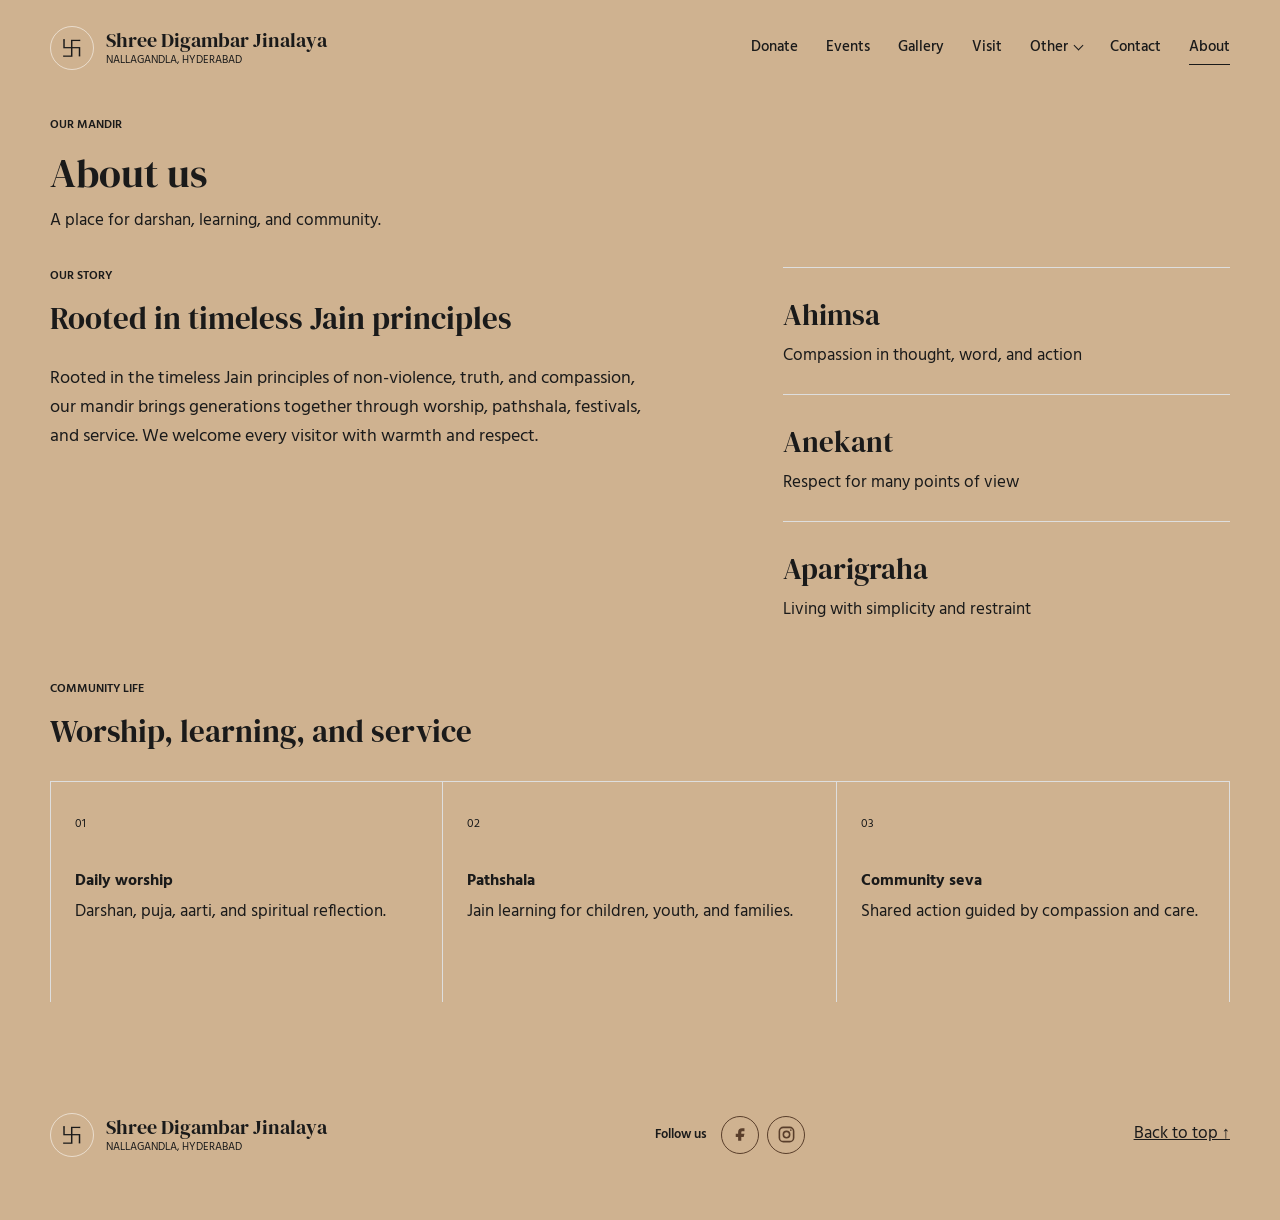
==== about.html @ 064d0849 "v0.1" ====
<!doctype html>
<html lang="en">
<head>
	<meta charset="UTF-8" />
	<meta name="viewport" content="width=device-width, initial-scale=1.0" />
	<meta name="description" content="Learn about our Jain temple and values." />
	<link rel="icon" href="data:image/svg+xml,<svg xmlns='http://www.w3.org/2000/svg' viewBox='0 0 64 64'><text y='50' font-size='48'>ॐ</text></svg>" />
	<title>About | Shree Digambar Jinalaya, Nallagandla, Hyderabad</title>
	<link rel="preconnect" href="https://fonts.googleapis.com" />
	<link rel="preconnect" href="https://fonts.gstatic.com" crossorigin />
	<link href="https://fonts.googleapis.com/css2?family=DM+Serif+Display&family=Hind:wght@400;500;600&display=swap" rel="stylesheet" />
	<link rel="stylesheet" href="styles.css" />
	<script>
		(() => {
			const param = new URLSearchParams(window.location.search).get("scoutTheme");
			document.documentElement.dataset.theme = param || (matchMedia("(prefers-color-scheme: dark)").matches ? "dark" : "light");
		})();
	</script>
</head>
<body class="inner-page">
	<a class="skip-link" href="#main-content">Skip to content</a>

	<header class="site-header" id="top">
		<div class="header-inner">
			<a class="brand" href="index.html">
				<span class="brand-mark">ॐ</span>
				<span>
					<strong data-temple-name></strong>
					<small>Nallagandla, Hyderabad</small>
				</span>
			</a>
			<button class="menu-button" aria-expanded="false" aria-controls="primary-nav">
				<span class="menu-icon"></span>
				<span class="sr-only">Open navigation</span>
			</button>
			<nav id="primary-nav">
				<a href="events.html">Events</a>
				<a class="active" href="about.html">About</a>
				<a href="gallery.html">Gallery</a>
				<a href="visit.html">Visit</a>
				<a href="contact.html">Contact</a>
				<a class="nav-donate" href="donate.html">Donate</a>
			</nav>
		</div>
	</header>

	<main id="main-content">
		<header class="page-masthead">
			<div>
				<p class="eyebrow">Our mandir</p>
				<h1>About us</h1>
				<p>A place for darshan, learning, and community.</p>
			</div>
		</header>

		<section class="about-band">
			<div class="about-inner">
				<div class="about-copy reveal">
					<p class="eyebrow">Our story</p>
					<h2>Rooted in timeless Jain principles</h2>
					<p id="about-text"></p>
				</div>
				<dl class="values-list reveal">
					<div>
						<dt>Ahimsa</dt>
						<dd>Compassion in thought, word, and action</dd>
					</div>
					<div>
						<dt>Anekant</dt>
						<dd>Respect for many points of view</dd>
					</div>
					<div>
						<dt>Aparigraha</dt>
						<dd>Living with simplicity and restraint</dd>
					</div>
				</dl>
			</div>
		</section>

		<section class="section">
			<div class="section-heading reveal">
				<div>
					<p class="eyebrow">Community life</p>
					<h2>Worship, learning, and service</h2>
				</div>
			</div>
			<div class="link-grid reveal">
				<div>
					<span>01</span>
					<h3>Daily worship</h3>
					<p>Darshan, puja, aarti, and spiritual reflection.</p>
				</div>
				<div>
					<span>02</span>
					<h3>Pathshala</h3>
					<p>Jain learning for children, youth, and families.</p>
				</div>
				<div>
					<span>03</span>
					<h3>Community seva</h3>
					<p>Shared action guided by compassion and care.</p>
				</div>
			</div>
		</section>
	</main>
	<script src="content.js"></script>
	<script src="shared-layout.js"></script>
	<script src="image-data.js"></script>
	<script src="app.js"></script>
</body>
</html>
---- styles.css ----
:root {
  color-scheme: light;
  --cp-bg: #CFB290;
  --cp-bg-elevated: #CFB290;
  --cp-surface: #CFB290;
  --cp-surface-soft: #CFB290;
  --cp-border: #dedede;
  --cp-border-strong: #919191;
  --cp-text: #1a1a1a;
  --cp-text-muted: #1a1a1a;
  --cp-text-soft: #1a1a1a;
  --cp-accent: #1a1a1a;
  --cp-accent-hover: #1a1a1a;
  --cp-accent-soft: rgba(177, 31, 75, 0.08);
  --cp-accent-fg: #1a1a1a;
  --cp-success: #16a34a;
  --cp-danger: #dc2626;
  --cp-warning: #f59e0b;
  --cp-link: #1a1a1a;
  --cp-shadow: 0 18px 48px rgba(0, 0, 0, 0.12);
  --cp-overlay: rgba(255, 255, 255, 0.8);
  --cp-panel: #CFB290;
  --cp-panel-strong: #CFB290;
  --cp-sheen: rgba(255, 255, 255, 0.55);
  --cp-highlight: rgba(177, 31, 75, 0.12);
}

html[data-theme="dark"] {
  color-scheme: light;
  --cp-bg: #CFB290;
  --cp-bg-elevated: #CFB290;
  --cp-surface: #CFB290;
  --cp-surface-soft: #CFB290;
  --cp-border: #765f49;
  --cp-border-strong: #593e2b;
  --cp-text: #1a1a1a;
  --cp-text-muted: #1a1a1a;
  --cp-text-soft: #1a1a1a;
  --cp-accent: #1a1a1a;
  --cp-accent-hover: #1a1a1a;
  --cp-accent-soft: rgba(177, 31, 75, 0.08);
  --cp-accent-fg: #1a1a1a;
  --cp-success: #4ade80;
  --cp-danger: #dc2626;
  --cp-warning: #8a5200;
  --cp-link: #1a1a1a;
  --cp-shadow: 0 18px 48px rgba(0, 0, 0, 0.18);
  --cp-overlay: rgba(207, 178, 144, 0.88);
  --cp-panel: #CFB290;
  --cp-panel-strong: #CFB290;
  --cp-sheen: rgba(255, 255, 255, 0.45);
  --cp-highlight: rgba(177, 31, 75, 0.12);
}

* { box-sizing: border-box; }
html { scroll-behavior: smooth; }
body { margin: 0; background: var(--cp-bg); color: var(--cp-text); font-family: "Hind", "Segoe UI", Aptos, Calibri, -apple-system, BlinkMacSystemFont, sans-serif; font-size: 1.05rem; line-height: 1.6; }
body::before { content: ""; position: fixed; inset: 0; z-index: -1; background-image: radial-gradient(var(--cp-border) 0.7px, transparent 0.7px); background-size: 20px 20px; opacity: 0.35; }
h1, h2, h3, h4, p { margin-top: 0; }
h1, h2 { font-family: "DM Serif Display", Georgia, serif; font-weight: 400; line-height: 1.05; letter-spacing: 0; }
h2 { max-width: 700px; margin-bottom: 0; font-size: clamp(1.1515rem, 2.45vw, 2.156rem); }
h3, h4 { line-height: 1.2; }
h3 { font-size: 0.819em; }
h4 { font-size: 0.7em; }
a { color: inherit; }
button { color: inherit; font: inherit; }
img { display: block; max-width: 100%; }
.sr-only { position: absolute; width: 1px; height: 1px; padding: 0; margin: -1px; overflow: hidden; clip: rect(0, 0, 0, 0); white-space: nowrap; border: 0; }
.skip-link { position: fixed; top: 8px; left: 8px; z-index: 100; padding: 8px 12px; background: var(--cp-surface); color: var(--cp-text); transform: translateY(-150%); }
.skip-link:focus { transform: translateY(0); }

.site-header { position: relative; z-index: 10; width: 100%; background: var(--cp-bg); color: var(--cp-accent-fg); }
.header-inner { width: min(1180px, calc(100% - 40px)); height: 96px; margin: auto; display: flex; align-items: center; justify-content: space-between; }
.brand { display: inline-flex; align-items: center; gap: 12px; text-decoration: none; line-height: 1.1; }
.brand-mark { display: grid; place-items: center; width: 44px; aspect-ratio: 1; border: 1px solid var(--cp-sheen); border-radius: 50%; font-family: Georgia, serif; font-size: 1.25rem; }
.brand strong, .brand small { display: block; }
.brand strong { font-family: "DM Serif Display", Georgia, serif; font-size: 1.25rem; font-weight: 400; }
.brand small { margin-top: 4px; font-size: 0.68rem; letter-spacing: 0; text-transform: uppercase; }
nav { display: flex; align-items: center; gap: 28px; }
nav a { position: relative; text-decoration: none; font-size: 0.92rem; font-weight: 500; }
nav a::after { content: ""; position: absolute; right: 0; bottom: -5px; left: 0; height: 1px; background: var(--cp-accent-fg); transform: scaleX(0); transition: transform 180ms ease; }
nav a:hover::after { transform: scaleX(1); }
nav a.active::after { transform: scaleX(1); }
#primary-nav .nav-submenu { position: relative; }
#primary-nav .nav-submenu summary { display: flex; align-items: center; gap: 7px; font-size: 0.92rem; font-weight: 500; cursor: pointer; list-style: none; }
#primary-nav .nav-submenu summary::-webkit-details-marker { display: none; }
#primary-nav .nav-submenu summary::after { width: 6px; height: 6px; border-right: 1px solid currentColor; border-bottom: 1px solid currentColor; content: ""; transform: translateY(-2px) rotate(45deg); transition: transform 180ms ease; }
#primary-nav .nav-submenu[open] summary::after { transform: translateY(2px) rotate(225deg); }
#primary-nav .nav-submenu.active summary { font-weight: 600; }
#primary-nav .submenu-items { position: absolute; top: calc(100% + 14px); right: 0; z-index: 20; display: none; min-width: 190px; padding: 14px 16px; border: 1px solid var(--cp-border); background: var(--cp-surface); box-shadow: 0 14px 28px rgba(42, 29, 20, 0.14); }
#primary-nav .nav-submenu[open] > .submenu-items { display: grid; gap: 10px; }
#primary-nav .nested-submenu > .submenu-items { top: -15px; right: calc(100% + 16px); }
#primary-nav .submenu-items a { white-space: nowrap; }
.menu-button { display: none; width: 44px; height: 44px; border: 1px solid var(--cp-sheen); border-radius: 0.625rem; background: transparent; }
.menu-icon, .menu-icon::before, .menu-icon::after { display: block; width: 20px; height: 2px; margin: auto; background: var(--cp-accent-fg); content: ""; }
.menu-icon::before { transform: translateY(-6px); }
.menu-icon::after { transform: translateY(4px); }

.hero { color: var(--cp-accent-fg); background: #CFB290; }
.hero-media { display: grid; min-height: 340px; grid-template-columns: minmax(56px, 1fr) minmax(0, 760px) minmax(56px, 1fr); place-items: center; gap: clamp(8px, 2vw, 28px); padding: 36px 20px; background: #cfb290; }
.hero-guide-image { display: block; width: min(180px, 100%); max-height: 300px; object-fit: contain; }
.hero-guide-image-left { grid-column: 1; justify-self: end; }
.hero-guide-image-right { grid-column: 3; justify-self: start; }
.hero-image { grid-column: 2; display: block; width: 100%; height: auto; }
.hero-content { width: min(1180px, calc(100% - 40px)); margin: 0 auto; padding: 72px 0 64px; }
.eyebrow { margin-bottom: 16px; color: var(--cp-accent); font-size: 0.78rem; font-weight: 600; letter-spacing: 0; text-transform: uppercase; }
.hero .eyebrow { color: var(--cp-accent-fg); }
h1 { max-width: 820px; margin-bottom: 22px; font-size: clamp(1.19rem, 3.15vw, 2.66rem); }
.hero-copy { max-width: 610px; margin-bottom: 30px; font-size: clamp(1.05rem, 2vw, 1.28rem); }
.hero-actions { display: flex; flex-wrap: wrap; gap: 12px; }
.button { min-height: 48px; display: inline-flex; align-items: center; justify-content: center; padding: 11px 22px; border: 1px solid transparent; border-radius: 0.625rem; text-decoration: none; font-weight: 600; }
.button-primary, .festival-calendar-day.has-events { background: #593E2B; color: var(--cp-bg); }
.button-primary:hover { background: #493222; }
.button-quiet { border-color: var(--cp-sheen); background: var(--cp-panel); color: #ffffff; }
.darshan-strip { display: grid; width: min(720px, calc(100% - 40px)); margin: 0 max(20px, calc((100% - 1180px) / 2)) 0 auto; grid-template-columns: repeat(3, 1fr); background: #1a1a1a; color: #ffffff; }
.darshan-strip div { min-width: 165px; padding: 20px 24px; border-left: 1px solid var(--cp-border); }
.darshan-strip span, .darshan-strip strong { display: block; }
.darshan-strip span { color: #ffffff; font-size: 0.72rem; text-transform: uppercase; }

.announcement-bar { display: grid; width: min(1180px, calc(100% - 40px)); margin: 0 auto; grid-template-columns: auto 1fr; align-items: center; gap: 30px; padding: 15px 20px; overflow: hidden; background: var(--cp-accent); color: var(--cp-bg); }
.announcement-bar strong { font-size: 0.76rem; text-transform: uppercase; }
.ticker-window { overflow: hidden; }
.ticker-track { display: flex; width: max-content; animation: ticker 38s linear infinite; }
.announcement-bar:hover .ticker-track,
.announcement-bar:focus-within .ticker-track { animation-play-state: paused; }
.ticker-track span { padding-right: 64px; white-space: nowrap; }
.ticker-track span::after { content: "◆"; margin-left: 64px; font-size: 0.5rem; }
@keyframes ticker { to { transform: translateX(-50%); } }

.next-event { display: grid; grid-template-columns: 110px minmax(0, 1fr) auto; gap: 32px; align-items: center; padding: 34px 0; border-top: 1px solid var(--cp-border); border-bottom: 1px solid var(--cp-border); }
.next-event time { text-align: center; text-transform: uppercase; }
.next-event time strong, .next-event time span { display: block; }
.next-event time strong { color: var(--cp-accent); font-family: "DM Serif Display", Georgia, serif; font-size: 3.5rem; font-weight: 400; line-height: 0.9; }
.next-event time span { margin-top: 8px; font-size: 0.78rem; font-weight: 600; }
.next-event-copy h3 { margin: 4px 0 8px; font-family: "DM Serif Display", Georgia, serif; font-size: clamp(1.26rem, 2.8vw, 1.96rem); font-weight: 400; }
.next-event-copy p { margin-bottom: 0; }
.next-event-actions { display: flex; max-width: 210px; flex-direction: column; align-items: stretch; gap: 10px; text-align: center; }
.next-event-actions .text-link { align-self: center; margin-top: 5px; }

.announcement-list { border-top: 1px solid var(--cp-border); }
.announcement-item { display: grid; grid-template-columns: minmax(160px, 0.32fr) 1fr; gap: 30px; padding: 12px 0; border-bottom: 1px solid var(--cp-border); }
.announcement-item[hidden] { display: none; }
.announcement-date { margin: 0; color: var(--cp-accent); font-size: 0.82rem; font-weight: 600; }
.announcement-item h3 { margin: 0; font-size: 0.945rem; }
.announcement-item h3 + p { margin: 7px 0 0; color: var(--cp-text-muted); }
.announcement-toggle { margin-top: 24px; padding: 4px 0; }

.page-masthead { background: var(--cp-bg); color: var(--cp-accent-fg); }
.page-masthead > div { width: min(1180px, calc(100% - 40px)); margin: auto; padding: 20px 0 0px; }
.page-masthead h1 { margin-bottom: 14px; }
.page-masthead p:last-child { max-width: 650px; margin: 0; color: var(--cp-text); }

.section { width: min(1180px, calc(100% - 40px)); margin: auto; padding: 40px 0; }
main > .section + .section { padding-top: 0; }
.section-heading { display: flex; align-items: end; justify-content: space-between; gap: 30px; margin-bottom: 32px; }
.text-button, .text-link { border: 0; border-bottom: 1px solid var(--cp-border-strong); background: transparent; text-decoration: none; cursor: pointer; }
.section-note { max-width: 280px; margin: 0; color: var(--cp-text-muted); }
.home-links { padding-top: 40px; }
.link-grid { display: grid; grid-template-columns: repeat(auto-fit, minmax(220px, 1fr)); border-top: 1px solid var(--cp-border); }
.link-grid > a, .link-grid > div { min-height: 220px; padding: 28px 24px; border-right: 1px solid var(--cp-border); color: inherit; text-decoration: none; }
.link-grid > :first-child { border-left: 1px solid var(--cp-border); }
.link-grid span { color: var(--cp-accent); font-size: 0.78rem; }
.link-grid h3 { margin: 35px 0 8px; font-size: 1.015rem; }
.link-grid p { margin: 0; color: var(--cp-text); }
.event-grid { border-top: 1px solid var(--cp-border); }
.event-item { display: grid; grid-template-columns: 100px minmax(0, 0.8fr) minmax(300px, 1.2fr); gap: 30px; padding: 32px 0; border-bottom: 1px solid var(--cp-border); }
.event-item time { width: 72px; text-align: center; text-transform: uppercase; }
.event-item time strong { display: block; color: var(--cp-accent); font-family: "DM Serif Display", Georgia, serif; font-size: 2.6rem; font-weight: 400; line-height: 1; }
.event-item time span, .event-meta { color: var(--cp-text); font-size: 0.78rem; }
.event-item h3 { margin: 5px 0 6px; font-size: 1.05rem; }
.event-item p { margin-bottom: 0; }
.event-details { padding-left: 30px; border-left: 1px solid var(--cp-border); }
.event-details strong { color: var(--cp-accent); font-size: 0.78rem; text-transform: uppercase; }
.event-details ul { display: grid; gap: 6px; margin: 8px 0 0; padding-left: 20px; color: var(--cp-text); }
.event-details-link { margin-top: 20px; }
.event-photo-trigger { display: grid; width: min(260px, 100%); margin-top: 20px; padding: 0; border: 1px solid var(--cp-border); background: transparent; cursor: pointer; text-align: left; }
.event-photo-trigger img { width: 100%; aspect-ratio: 16 / 9; object-fit: cover; }
.event-photo-trigger span { padding: 9px 12px; color: var(--cp-accent); font-size: 0.82rem; font-weight: 600; }
.event-photo-dialog { width: min(920px, calc(100% - 32px)); }
.event-photo-viewer { display: grid; grid-template-columns: minmax(0, 1fr) 240px; }
.event-photo-viewer > img { width: 100%; height: min(70vh, 680px); object-fit: contain; }
.event-photo-copy { display: flex; min-width: 0; flex-direction: column; padding: 28px; }
.event-photo-copy h2 { margin-bottom: 12px; font-size: 0.882rem; }
.event-photo-copy p { padding: 0; color: var(--cp-text-muted); }
.event-photo-actions { display: flex; align-items: center; justify-content: space-between; gap: 12px; margin-top: auto; padding-top: 24px; }
.event-photo-actions button { display: grid; width: 40px; height: 40px; place-items: center; padding: 0; border: 1px solid var(--cp-border); background: transparent; cursor: pointer; font-size: 1.5rem; }
.event-photo-actions button[hidden] { display: none; }
.event-photo-count { font-size: 0.82rem; }
.history-panel { margin-top: 32px; padding: 28px; border: 1px solid var(--cp-border); background: var(--cp-surface); }
.history-heading { display: flex; align-items: center; justify-content: space-between; }
.close-button, .dialog-close { width: 40px; height: 40px; border: 1px solid var(--cp-border); border-radius: 50%; background: var(--cp-surface); cursor: pointer; font-size: 1.5rem; }
.history-list article { display: grid; grid-template-columns: minmax(190px, 0.35fr) 1fr; gap: 20px; padding: 20px 0; border-top: 1px solid var(--cp-border); }
.history-list time { color: var(--cp-text); }
.history-list h4, .history-list p { margin-bottom: 4px; }
.history-list h4 { font-size: 1.05rem; }
.history-list .text-link { display: inline-block; margin-top: 8px; }
.history-band { background: var(--cp-bg); }
.history-band .section { padding-top: 0; }

.temple-directory-masthead > div { padding-bottom: 34px; }
.temple-directory-masthead .eyebrow { margin-bottom: 10px; }
.temple-directory-section { padding-top: 28px; }
.directory-toolbar { display: flex; align-items: end; justify-content: space-between; gap: 32px; margin-bottom: 32px; padding-bottom: 24px; border-bottom: 1px solid var(--cp-border-strong); }
.directory-toolbar h2 { margin-bottom: 7px; }
.directory-toolbar p { margin: 0; color: var(--cp-text-muted); }
.directory-search { display: grid; width: min(390px, 100%); gap: 7px; font-size: 0.82rem; font-weight: 600; }
.directory-search input { width: 100%; min-height: 46px; padding: 9px 13px; border: 1px solid var(--cp-border-strong); border-radius: 4px; background: var(--cp-surface); color: var(--cp-text); font: inherit; }
.directory-search input:focus { outline: 2px solid var(--cp-text); outline-offset: 2px; }
.temple-directory-grid { display: grid; grid-template-columns: repeat(2, minmax(0, 1fr)); border-top: 1px solid var(--cp-border); border-left: 1px solid var(--cp-border); }
.temple-directory-card { display: flex; min-width: 0; min-height: 330px; flex-direction: column; padding: 26px; border-right: 1px solid var(--cp-border); border-bottom: 1px solid var(--cp-border); transition-delay: var(--reveal-delay, 0ms); }
.temple-card-heading { display: flex; align-items: center; justify-content: space-between; gap: 20px; }
.temple-card-heading span { color: #593e2b; font-family: "DM Serif Display", Georgia, serif; font-size: 1.45rem; }
.temple-card-heading p { margin: 0; padding: 3px 8px; border: 1px solid var(--cp-border-strong); border-radius: 999px; font-size: 0.7rem; font-weight: 600; }
.temple-card-details { display: grid; grid-template-columns: minmax(0, 1fr) 180px; align-items: start; gap: 20px; margin-bottom: 20px; }
.temple-card-image { width: 180px; aspect-ratio: 16 / 9; background: var(--cp-surface-soft); object-fit: contain; }
.temple-directory-card h3 { max-width: 520px; margin: 20px 0; font-family: "DM Serif Display", Georgia, serif; font-size: 1.2rem; font-weight: 400; }
.temple-directory-card address { display: grid; min-width: 0; gap: 4px; color: var(--cp-text-muted); font-style: normal; overflow-wrap: anywhere; }
.temple-directory-card address strong { color: var(--cp-text); font-size: 0.75rem; text-transform: uppercase; }
.temple-directory-card address a { width: fit-content; }
.temple-card-actions { display: flex; align-items: center; justify-content: space-between; gap: 16px; margin-top: auto; }
.temple-card-actions .button { min-height: 34px; padding: 5px 11px; font-size: 0.8rem; }
.directory-note { max-width: none; margin: 28px 0 0; color: var(--cp-text-muted); font-size: 0.85rem; white-space: nowrap; }

@media (max-width: 900px) {
  .directory-note { white-space: normal; }
}
.directory-empty { padding: 60px 20px; border: 1px solid var(--cp-border); text-align: center; }

.festival-intro { display: flex; align-items: start; justify-content: space-between; gap: 40px; margin-bottom: 34px; padding-bottom: 26px; border-bottom: 1px solid var(--cp-border-strong); }
.festival-intro h1 { margin-bottom: 10px; }
.festival-intro p { max-width: 700px; margin-bottom: 0; }
.festival-year { flex: 0 0 auto; padding: 7px 12px; border: 1px solid var(--cp-border-strong); font-size: 0.78rem; font-weight: 600; text-transform: uppercase; }
.festival-period-controls { display: flex; align-items: end; justify-content: space-between; gap: 24px; margin-bottom: 18px; }
.festival-period-selectors { display: flex; gap: 12px; }
.festival-period-selectors label { display: grid; gap: 7px; color: var(--cp-text); font-size: 0.78rem; font-weight: 600; }
.festival-period-selectors select { min-width: 150px; min-height: 44px; padding: 8px 34px 8px 12px; border: 1px solid var(--cp-border-strong); border-radius: 4px; background: var(--cp-surface); color: var(--cp-text); font: inherit; }
.festival-period-selectors select:focus { outline: 2px solid var(--cp-text); outline-offset: 2px; }
.festival-view-link { padding: 8px 0 6px; border-bottom: 1px solid currentColor; color: var(--cp-text); text-decoration: none; font-size: 0.86rem; font-weight: 600; }
.festival-view-link:hover { border-bottom-width: 2px; }
.festival-filters { display: grid; grid-template-columns: minmax(260px, 1.8fr) minmax(150px, 0.7fr) minmax(150px, 0.7fr) auto; align-items: end; gap: 14px; margin-bottom: 18px; padding: 20px; border-block: 1px solid var(--cp-border-strong); background: var(--cp-surface-soft); }
.festival-filters label { display: grid; min-width: 0; gap: 7px; color: var(--cp-text); font-size: 0.78rem; font-weight: 600; }
.festival-filters input, .festival-filters select { width: 100%; min-height: 46px; padding: 9px 12px; border: 1px solid var(--cp-border-strong); border-radius: 4px; background: var(--cp-surface); color: var(--cp-text); font: inherit; }
.festival-filters input:focus, .festival-filters select:focus { outline: 2px solid var(--cp-text); outline-offset: 2px; }
.festival-filters .button { min-height: 46px; padding: 9px 16px; white-space: nowrap; }
.festival-results-heading { display: flex; justify-content: flex-end; min-height: 24px; margin-bottom: 10px; }
.festival-results-heading p { margin: 0; color: var(--cp-text-muted); font-size: 0.82rem; }
.festival-list { border-top: 1px solid var(--cp-border-strong); }
.festival-date-group { display: grid; grid-template-columns: minmax(190px, 0.32fr) minmax(0, 1fr); gap: clamp(28px, 5vw, 70px); padding: 30px 0; border-bottom: 1px solid var(--cp-border); }
.festival-date-heading { display: grid; align-content: start; gap: 8px; }
.festival-date-heading time { color: var(--cp-text); font-family: "DM Serif Display", Georgia, serif; font-size: 1.12rem; line-height: 1.35; }
.festival-date-heading span { color: var(--cp-text-muted); font-size: 0.76rem; font-weight: 600; }
.festival-date-entries { display: grid; gap: 18px; }
.festival-darpan-entry { display: grid; grid-template-columns: minmax(130px, 0.36fr) minmax(0, 1fr) auto; align-items: center; gap: 18px; padding-bottom: 18px; border-bottom: 1px solid var(--cp-border); }
.festival-darpan-entry:last-child { padding-bottom: 0; border-bottom: 0; }
.festival-type { color: var(--cp-text-muted); font-size: 0.72rem; font-weight: 600; }
.festival-darpan-entry h3 { margin: 0; font-family: "DM Serif Display", Georgia, serif; font-size: 1.12rem; font-weight: 400; }
.festival-darpan-entry p { min-width: 82px; margin: 0; padding: 5px 9px; border: 1px solid var(--cp-border-strong); color: var(--cp-text); text-align: center; font-size: 0.78rem; font-weight: 600; }
.festival-calendar { width: 100%; overflow-x: auto; padding-bottom: 8px; }
.festival-calendar-inner { min-width: 1120px; border-top: 1px solid var(--cp-border-strong); border-left: 1px solid var(--cp-border); }
.festival-calendar-weekdays, .festival-calendar-grid { display: grid; grid-template-columns: repeat(7, minmax(0, 1fr)); }
.festival-calendar-weekdays span { padding: 15px 12px; border-right: 1px solid var(--cp-border); border-bottom: 1px solid var(--cp-border-strong); background: var(--cp-surface-soft); text-align: center; font-size: 0.96rem; font-weight: 600; }
.festival-calendar-day { min-height: 200px; padding: 14px; border-right: 1px solid var(--cp-border); border-bottom: 1px solid var(--cp-border); background: var(--cp-surface); }
.festival-calendar-day.is-outside { background: var(--cp-surface-soft); }
.festival-calendar-day > time { display: block; margin-bottom: 14px; color: var(--cp-text-muted); font-size: 1rem; font-weight: 600; }
.festival-calendar-day.has-events > time { color: var(--cp-bg); }
.festival-calendar-events { display: grid; gap: 11px; }
.festival-calendar-event { display: grid; gap: 4px; padding: 10px 11px; border-left: 2px solid var(--cp-border-strong); background: var(--cp-surface-soft); }
.festival-calendar-event--tirthankar { border-left-color: #9a5d27; }
.festival-calendar-event--acharya { border-left-color: #486b66; }
.festival-calendar-event span { color: var(--cp-text-muted); font-size: 0.8rem; font-weight: 600; }
.festival-calendar-event strong { color: var(--cp-text); font-size: 0.94rem; font-weight: 600; line-height: 1.45; }
.festival-calendar-event small { color: var(--cp-text-muted); font-size: 0.84rem; }
.festival-calendar-day.has-events .festival-calendar-event { border-left-color: var(--cp-bg); background: transparent; }
.festival-calendar-day.has-events .festival-calendar-event span,
.festival-calendar-day.has-events .festival-calendar-event strong,
.festival-calendar-day.has-events .festival-calendar-event small { color: var(--cp-bg); }
.festival-empty { margin: 0; padding: 56px 20px; border-bottom: 1px solid var(--cp-border); color: var(--cp-text-muted); text-align: center; }
.festival-item { display: grid; grid-template-columns: minmax(160px, 0.28fr) minmax(0, 1fr); gap: clamp(28px, 6vw, 80px); padding: 30px 0; border-bottom: 1px solid var(--cp-border); }
.festival-date { margin: 0; color: var(--cp-text); font-size: 0.84rem; font-weight: 600; line-height: 1.5; }
.festival-copy h3 { margin: 0 0 9px; font-family: "DM Serif Display", Georgia, serif; font-size: 1.22rem; font-weight: 400; }
.festival-copy p { max-width: 760px; margin-bottom: 0; color: var(--cp-text-muted); }
.festival-copy ul { display: grid; gap: 7px; margin: 14px 0 0; padding-left: 20px; }
.festival-note { margin-top: 32px; padding: 20px 22px; border-left: 3px solid var(--cp-border-strong); background: var(--cp-surface); }
.festival-note p { margin: 0; }
.festival-source { margin-top: 24px; color: var(--cp-text-muted); font-size: 0.85rem; }
.festival-source a { font-weight: 600; }

.event-detail-masthead > div { padding-bottom: 24px; }
.event-detail-masthead h1 { max-width: none; white-space: nowrap; }
.event-back-link { display: inline-block; margin-bottom: 36px; }
.event-detail-section { padding-top: 24px; }
.event-detail-actions { display: flex; flex-wrap: wrap; gap: 12px; margin-bottom: 48px; padding-bottom: 32px; border-bottom: 1px solid var(--cp-border); }
.event-detail-actions[hidden] { display: none; }
.event-detail-layout { display: grid; grid-template-columns: 0.85fr 1.15fr; gap: clamp(50px, 10vw, 140px); }
.event-detail-layout h2, .event-gallery-heading h2 { font-size: clamp(0.98rem, 1.96vw, 1.568rem); }
.event-facts { margin: 32px 0 0; }
.event-facts div { display: grid; grid-template-columns: 90px 1fr; gap: 20px; padding: 14px 0; border-top: 1px solid var(--cp-border); }
.event-facts dt { color: var(--cp-text); }
.event-facts dd { margin: 0; }
.event-program { display: grid; gap: 10px; margin: 32px 0 0; padding-left: 22px; }
.event-gallery-heading { display: flex; align-items: end; justify-content: space-between; gap: 30px; margin-top: 56px; padding-top: 32px; border-top: 1px solid var(--cp-border); }
.event-gallery-heading p { max-width: 320px; margin: 0; color: var(--cp-text-muted); }
.event-image-grid { display: grid; grid-template-columns: repeat(3, minmax(0, 1fr)); gap: 12px; margin-top: 32px; }
.event-image-grid.is-empty { min-height: 100px; }
.event-image-item { width: 100%; aspect-ratio: 4 / 3; overflow: hidden; padding: 0; border: 1px solid var(--cp-border); background: var(--cp-surface-soft); cursor: zoom-in; }
.event-image-item img { width: 100%; height: 100%; object-fit: cover; transition: transform 450ms ease; }
.event-image-item:hover img { transform: scale(1.035); }

.about-band { background: var(--cp-bg); }
.about-inner, .visit-inner, .contact-inner { width: min(1180px, calc(100% - 40px)); margin: auto; padding: 110px 0; display: grid; grid-template-columns: 1.15fr 0.85fr; gap: clamp(50px, 10vw, 140px); }
.about-inner { padding-top: 32px; padding-bottom: 0; }
.about-band + .section { padding-top: 32px; }
.about-copy > p:not(.eyebrow), .visit-copy > p:not(.eyebrow), .seva-copy > p:not(.eyebrow) { max-width: 650px; margin: 28px 0; color: var(--cp-text); font-size: 1.14rem; }
.values-list { margin: 0; }
.values-list div { padding: 24px 0; border-top: 1px solid var(--cp-border); }
.values-list dt { color: var(--cp-accent); font-family: "DM Serif Display", Georgia, serif; font-size: 1.8rem; }
.values-list dd { margin: 5px 0 0; color: var(--cp-text-muted); }

.gallery-grid { display: grid; grid-template-columns: repeat(3, minmax(0, 1fr)); gap: 12px; }
.gallery-item { position: relative; width: 100%; aspect-ratio: 4 / 3; overflow: hidden; padding: 8px; border: 2px solid #593e2b; border-radius: 4px; background: var(--cp-bg); box-shadow: 0 5px 14px rgba(26, 26, 26, 0.16); cursor: zoom-in; transition: border-color 220ms ease, box-shadow 220ms ease, transform 220ms ease; }
.gallery-item img { width: 100%; height: 100%; object-fit: contain; transition: transform 450ms ease; }
.gallery-item:hover { border-color: #1a1a1a; box-shadow: 0 8px 20px rgba(26, 26, 26, 0.24); transform: translateY(-2px); }
.gallery-item:hover img { transform: scale(1.025); }
.gallery-toolbar { display: flex; align-items: center; justify-content: space-between; gap: 20px; margin-bottom: 32px; }
.gallery-toolbar p { margin: 0; color: var(--cp-text); font-style: italic; font-size: 0.70rem; }
.gallery-pagination { display: flex; align-items: center; justify-content: center; gap: 18px; margin-top: 32px; }
.gallery-pagination[hidden] { display: none; }
.gallery-pagination p { min-width: 90px; margin: 0; text-align: center; }
.gallery-page-button { display: grid; width: 40px; height: 40px; place-items: center; padding: 0; border: 1px solid var(--cp-border-strong); background: transparent; color: var(--cp-text); cursor: pointer; font-size: 1.5rem; }
.gallery-page-button:disabled { cursor: default; opacity: 0.4; }
.gallery-section { padding-top: 20px; }

.home-gallery { padding-top: 40px; padding-bottom: 40px; }
#home-slideshow { width: min(590px, 100%); margin: 0 auto; }
.slideshow-frame { position: relative; aspect-ratio: 4 / 3; overflow: hidden; background: var(--cp-surface-soft); }
.home-slide { position: absolute; inset: 0; margin: 0; opacity: 0; visibility: hidden; transition: opacity 600ms ease; }
.home-slide.is-active { opacity: 1; visibility: visible; }
.home-slide-open { width: 100%; height: 100%; padding: 0; border: 0; background: transparent; cursor: zoom-in; }
.home-slide-open img { width: 100%; height: 100%; padding: 16px; object-fit: contain; }
.home-slide figcaption { position: absolute; right: 0; bottom: 0; left: 0; padding: 28px 90px 22px; background: linear-gradient(transparent, rgba(0, 0, 0, 0.78)); color: #ffffff; }
.slideshow-button { position: absolute; top: 50%; z-index: 2; display: grid; width: 44px; height: 44px; place-items: center; padding: 0; border: 1px solid rgba(255, 255, 255, 0.65); border-radius: 50%; background: rgba(0, 0, 0, 0.45); color: #ffffff; cursor: pointer; font-size: 2rem; line-height: 1; transform: translateY(-50%); }
.slideshow-previous { left: 18px; }
.slideshow-next { right: 18px; }
.slideshow-indicators { display: flex; justify-content: center; gap: 9px; min-height: 34px; padding-top: 16px; }
.slideshow-indicators button { width: 10px; height: 10px; padding: 0; border: 1px solid var(--cp-border-strong); border-radius: 50%; background: transparent; cursor: pointer; }
.slideshow-indicators button.is-active { border-color: var(--cp-accent); background: var(--cp-accent); }

.manager-shell { width: min(1000px, calc(100% - 40px)); margin: auto; padding: 70px 0 110px; }
.manager-intro { max-width: 720px; margin-bottom: 36px; }
.manager-note { padding: 16px 18px; border-left: 3px solid var(--cp-accent); background: var(--cp-accent-soft); }
.upload-zone { display: grid; place-items: center; min-height: 190px; padding: 28px; border: 2px dashed var(--cp-border-strong); background: var(--cp-surface); text-align: center; cursor: pointer; }
.upload-zone:hover, .upload-zone.is-dragging { border-color: var(--cp-accent); background: var(--cp-accent-soft); }
.upload-zone input { position: absolute; width: 1px; height: 1px; opacity: 0; }
.upload-zone strong, .upload-zone span { display: block; }
.upload-zone span { color: var(--cp-text-muted); }
.manager-actions { display: flex; flex-wrap: wrap; gap: 12px; margin: 24px 0; }
.button-secondary { border-color: var(--cp-border-strong); background: var(--cp-surface); color: var(--cp-text); cursor: pointer; }
.button-danger { border-color: var(--cp-danger); background: transparent; color: var(--cp-danger); cursor: pointer; }
.manager-grid { display: grid; gap: 14px; }
.manager-card { display: grid; grid-template-columns: 170px 1fr auto; gap: 20px; align-items: center; padding: 14px; border: 1px solid var(--cp-border); background: var(--cp-surface); }
.manager-card img { width: 170px; height: 120px; object-fit: cover; }
.manager-card label { display: grid; gap: 5px; color: var(--cp-text-muted); font-size: 0.82rem; }
.manager-card input[type="text"] { width: 100%; padding: 9px 10px; border: 1px solid var(--cp-border); background: var(--cp-bg); color: var(--cp-text); font: inherit; }
.card-actions { display: grid; gap: 7px; }
.icon-button { width: 40px; height: 40px; border: 1px solid var(--cp-border); background: var(--cp-surface-soft); cursor: pointer; }
.hero-choice { display: flex !important; grid-column: 2; align-items: center; gap: 8px; color: var(--cp-text) !important; }
.active-choice { display: flex !important; grid-column: 2; align-items: center; gap: 8px; color: var(--cp-text) !important; }
.empty-state { padding: 50px 20px; border: 1px solid var(--cp-border); color: var(--cp-text-muted); text-align: center; }
.status-message { min-height: 26px; color: var(--cp-success); }

.visit-band { background: var(--cp-bg); color: var(--cp-accent-fg); }
.visit-inner { padding-top: 32px; padding-bottom: 0; }
.visit-band + .section { padding-top: 32px; }
.visit-band .eyebrow { color: var(--cp-accent-fg); }
.visit-copy > p:not(.eyebrow) { color: var(--cp-text); }
.visit-details div { display: flex; justify-content: space-between; gap: 20px; padding: 18px 0; border-top: 1px solid var(--cp-border-strong); }
.visit-details span { color: var(--cp-text); }
.visit-details .button { margin-top: 24px; }
.seva-section { display: grid; grid-template-columns: 0.9fr 1.1fr; gap: clamp(50px, 10vw, 140px); padding-top: 3.25rem; padding-bottom: 0; }
.seva-options > div { position: relative; padding: 22px 0 22px 54px; border-top: 1px solid var(--cp-border); }
.seva-options > div span { position: absolute; left: 0; color: var(--cp-accent); }
.seva-options h3 { margin-bottom: 4px; }
.payment-section { background: inherit; }
.payment-inner { width: min(1180px, calc(100% - 40px)); margin: auto; padding: 40px 0; border-top: 1px solid var(--cp-border); }
.seva-section + .payment-section .payment-inner { padding-top: 3.25rem; }
.payment-intro { margin-bottom: 42px; }
.payment-intro > p:last-child { margin: 24px 0 0; }
.payment-options { display: grid; grid-template-columns: repeat(2, minmax(0, 1fr)); border-top: 1px solid var(--cp-border); }
.payment-option { min-width: 0; padding: 28px; border-right: 1px solid var(--cp-border); border-bottom: 1px solid var(--cp-border); }
.payment-option:first-child { border-left: 1px solid var(--cp-border); }
.payment-number { margin-bottom: 24px; color: var(--cp-accent); font-size: 0.78rem; }
.payment-option h3 { margin-bottom: 24px; font-size: 1.05rem; }
.bank-details { margin: 0; }
.bank-details div { display: grid; grid-template-columns: minmax(120px, 0.8fr) 1.2fr; gap: 18px; padding: 10px 0; border-top: 1px solid var(--cp-border); }
.bank-details dt { color: var(--cp-text); }
.bank-details dd { min-width: 0; margin: 0; overflow-wrap: anywhere; }
.copy-button { margin-left: 8px; padding: 3px 8px; border: 1px solid var(--cp-border-strong); border-radius: 0.625rem; background: transparent; color: var(--cp-text); cursor: pointer; font-size: 0.72rem; }
.upi-qr { display: grid; width: min(260px, 100%); aspect-ratio: 1; place-items: center; margin-inline: auto; padding: 16px; border: 1px solid var(--cp-border);  }
.upi-qr img { width: 100%; height: 100%; object-fit: contain; }
.upi-qr p { margin: 0; color: var(--cp-text); text-align: center; }
.upi-id { margin: 14px 0 0; text-align: center; overflow-wrap: anywhere; }
.upi-pay-link { display: flex; width: fit-content; margin: 20px auto 0; }

.contact-band { background: var(--cp-bg); color: var(--cp-accent-fg); }
.contact-band .eyebrow { color: var(--cp-accent-fg); }
.contact-inner { align-items: end; padding-top: 40px; }
.contact-details { display: grid; gap: 12px; font-style: normal; }
.contact-details a { width: fit-content; }
.contact-address { max-width: 520px; color: var(--cp-text); }
main > .section:last-child,
main > .history-band:last-child .section { padding-bottom: 48px; }
main > .about-band:last-child .about-inner,
main > .visit-band:last-child .visit-inner,
main > .contact-band:last-child .contact-inner { padding-bottom: 48px; }
main.manager-shell { padding-bottom: 48px; }
footer { background: var(--cp-bg); color: var(--cp-text); }
.footer-inner { width: min(1180px, calc(100% - 40px)); min-height: 170px; margin: auto; display: flex; align-items: center; justify-content: space-between; gap: 30px; }
.footer-brand { color: var(--cp-accent-fg); }
.footer-inner p { margin: 0; }
.footer-social { display: flex; align-items: center; gap: 14px; }
.footer-social > span { font-size: 0.82rem; font-weight: 600; }
.social-links { display: flex; gap: 8px; }
.social-link { display: grid; width: 38px; height: 38px; place-items: center; border: 1px solid #593e2b; border-radius: 50%; color: #593e2b; transition: background 180ms ease, color 180ms ease, transform 180ms ease; }
.social-link:hover, .social-link:focus-visible { background: #593e2b; color: #ffffff; transform: translateY(-2px); }
.social-link svg { width: 19px; height: 19px; fill: currentColor; }
.social-link rect, .social-link circle { fill: none; stroke: currentColor; stroke-width: 2; }
.social-link .social-icon-dot { fill: currentColor; stroke: none; }
.mobile-quick-actions { display: none; }

dialog { width: min(1000px, calc(100% - 32px)); padding: 0; border: 1px solid var(--cp-border); background: var(--cp-surface); color: var(--cp-text); }
dialog::backdrop { background: var(--cp-overlay); }
dialog img { width: 100%; max-height: 78vh; object-fit: contain; background: var(--cp-text); }
dialog p { margin: 0; padding: 14px 18px; }
.dialog-close { position: absolute; top: 12px; right: 12px; z-index: 1; }
.reveal { opacity: 0; transform: translateY(18px); transition: opacity 600ms ease, transform 600ms ease; }
.reveal.is-visible { opacity: 1; transform: none; }

@media (max-width: 760px) {
  .header-inner { height: 78px; }
  .menu-button { display: block; }
  nav { position: absolute; top: 70px; right: 20px; left: 20px; display: none; padding: 20px; border: 1px solid var(--cp-border); background: var(--cp-panel-strong); color: #ffffff; }
  nav.is-open { display: grid; }
  nav a, nav a:hover, nav a:focus-visible { padding: 6px; color: #ffffff; }
  nav a::after { background: #ffffff; }
  #primary-nav .nav-submenu summary { padding: 6px; color: #ffffff; }
  #primary-nav .submenu-items { position: static; min-width: 0; margin: 4px 0 0 12px; padding: 4px 0 0 12px; border: 0; border-left: 1px solid rgba(255, 255, 255, 0.35); background: transparent; box-shadow: none; }
  .hero-media { min-height: 0; padding: 24px 16px; }
  .hero-content { padding: 54px 0 48px; }
  h1 { font-size: clamp(1.12rem, 5.6vw, 1.82rem); }
  .darshan-strip { grid-template-columns: 1fr; }
  .darshan-strip div { min-width: 0; padding: 10px 16px; border-top: 1px solid var(--cp-border); border-left: 0;}
  .announcement-bar { grid-template-columns: 1fr; gap: 2px; }
  .next-event { grid-template-columns: 74px minmax(0, 1fr); gap: 16px; align-items: start; }
  .next-event time strong { font-size: 2.8rem; }
  .next-event-actions { grid-column: 1 / -1; max-width: none; flex-direction: row; flex-wrap: wrap; }
  .next-event-actions .button { flex: 1 1 140px; }
  .next-event-actions .text-link { flex-basis: 100%; width: fit-content; margin-top: 8px; }
  .announcement-item { grid-template-columns: 1fr; gap: 7px; }
  .section { padding: 32px 0; }
  .section-heading, .footer-inner { align-items: flex-start; flex-direction: column; }
  .link-grid { grid-template-columns: 1fr; }
  .link-grid > a, .link-grid > div, .link-grid > :first-child { min-height: 0; border-right: 1px solid var(--cp-border); border-bottom: 1px solid var(--cp-border); border-left: 1px solid var(--cp-border); }
  .link-grid h3 { margin-top: 16px; }
  .event-item { grid-template-columns: 74px minmax(0, 1fr); gap: 16px; }
  .event-details { grid-column: 2; padding: 16px 0 0; border-top: 1px solid var(--cp-border); border-left: 0; }
  .event-photo-viewer { grid-template-columns: 1fr; }
  .event-photo-viewer > img { height: min(58vh, 520px); }
  .event-photo-copy { min-height: 180px; padding: 20px; }
  .about-inner, .visit-inner, .contact-inner { padding-top: 76px; padding-bottom: 76px; grid-template-columns: 1fr; gap: 45px; }
  .seva-section { grid-template-columns: 1fr; gap: 45px; padding-top: 3.25rem; padding-bottom: 0; }
  .about-inner { padding-top: 32px; padding-bottom: 0; }
  .about-band + .section { padding-top: 32px; }
  .contact-inner { padding-top: 32px; }
  .visit-inner { padding-top: 32px; padding-bottom: 0; }
  .visit-band + .section { padding-top: 32px; }
  .payment-inner { padding-top: 32px; padding-bottom: 32px; }
  .seva-section + .payment-section .payment-inner { padding-top: 3.25rem; }
  .payment-options { grid-template-columns: 1fr; }
  .payment-option, .payment-option:first-child { border-left: 1px solid var(--cp-border); }
  main > .section:last-child,
  main > .history-band:last-child .section,
  main > .about-band:last-child .about-inner,
  main > .visit-band:last-child .visit-inner,
  main > .contact-band:last-child .contact-inner,
  main.manager-shell { padding-bottom: 36px; }
  .gallery-grid { grid-template-columns: 1fr; }
  .gallery-section { padding-top: 20px; }
  .gallery-toolbar { align-items: flex-start; flex-direction: column; }
  .home-gallery { padding-bottom: 32px; }
  .home-slide img { padding: 10px; }
  .home-slide figcaption { padding: 42px 68px 16px; }
  .slideshow-button { width: 40px; height: 40px; }
  .manager-card { grid-template-columns: 90px 1fr; gap: 12px; }
  .manager-card img { width: 90px; height: 90px; }
  .card-actions { grid-column: 1 / -1; grid-template-columns: repeat(3, 40px); }
  .hero-choice, .active-choice { grid-column: 1 / -1; }
  .history-list article { grid-template-columns: 1fr; gap: 4px; }
  .event-detail-masthead > div { padding-bottom: 24px; }
  .event-detail-section { padding-top: 24px; }
  .event-back-link { margin-bottom: 28px; }
  .event-detail-layout { grid-template-columns: 1fr; gap: 48px; }
  .event-gallery-heading { align-items: flex-start; flex-direction: column; margin-top: 40px; }
  .event-image-grid { grid-template-columns: 1fr; }
  .directory-toolbar { align-items: flex-start; flex-direction: column; }
  .directory-search { width: 100%; }
  .temple-directory-grid { grid-template-columns: 1fr; }
  .temple-directory-card { min-height: 0; }
  .temple-card-details { grid-template-columns: minmax(0, 1fr) 140px; gap: 16px; }
  .temple-card-image { width: 140px; }
  .temple-card-actions { align-items: stretch; flex-direction: column; }
  .temple-card-actions .text-link { width: fit-content; }
  .festival-intro { align-items: flex-start; flex-direction: column; gap: 16px; }
  .festival-period-controls { align-items: stretch; flex-direction: column; gap: 14px; }
  .festival-period-selectors { display: grid; grid-template-columns: 1fr; }
  .festival-period-selectors select { width: 100%; min-width: 0; }
  .festival-view-link { align-self: flex-start; }
  .festival-filters { grid-template-columns: 1fr 1fr; }
  .festival-search { grid-column: 1 / -1; }
  .festival-date-group { grid-template-columns: 1fr; gap: 20px; }
  .festival-date-heading { grid-template-columns: minmax(0, 1fr) auto; align-items: baseline; }
  .festival-darpan-entry { grid-template-columns: minmax(0, 1fr) auto; gap: 4px 14px; }
  .festival-darpan-entry h3 { grid-column: 1; }
  .festival-darpan-entry p { grid-row: 1 / span 2; grid-column: 2; align-self: center; }
  .festival-calendar-inner { min-width: 940px; }
  .festival-calendar-day { min-height: 170px; padding: 12px; }
  .festival-item { grid-template-columns: 1fr; gap: 8px; padding: 24px 0; }
  .footer-inner { padding: 45px 0 108px; }
  .mobile-quick-actions { position: fixed; top: auto; right: 12px; bottom: 12px; left: 12px; z-index: 20; display: grid; grid-template-columns: repeat(3, 1fr); gap: 0; padding: 0; overflow: hidden; border: 1px solid var(--cp-border); border-radius: 0.625rem; background: var(--cp-panel-strong); box-shadow: var(--cp-shadow); }
  .mobile-quick-actions a { min-width: 0; padding: 11px 6px; border-right: 1px solid var(--cp-border); color: var(--cp-text); text-align: center; text-decoration: none; font-size: 0.78rem; font-weight: 600; }
  .mobile-quick-actions a:last-child { border-right: 0; }
}

@media (prefers-reduced-motion: reduce) {
  html { scroll-behavior: auto; }
  .ticker-track { animation: none; }
  .reveal { opacity: 1; transform: none; transition: none; }
  .home-slide { transition: none; }
}
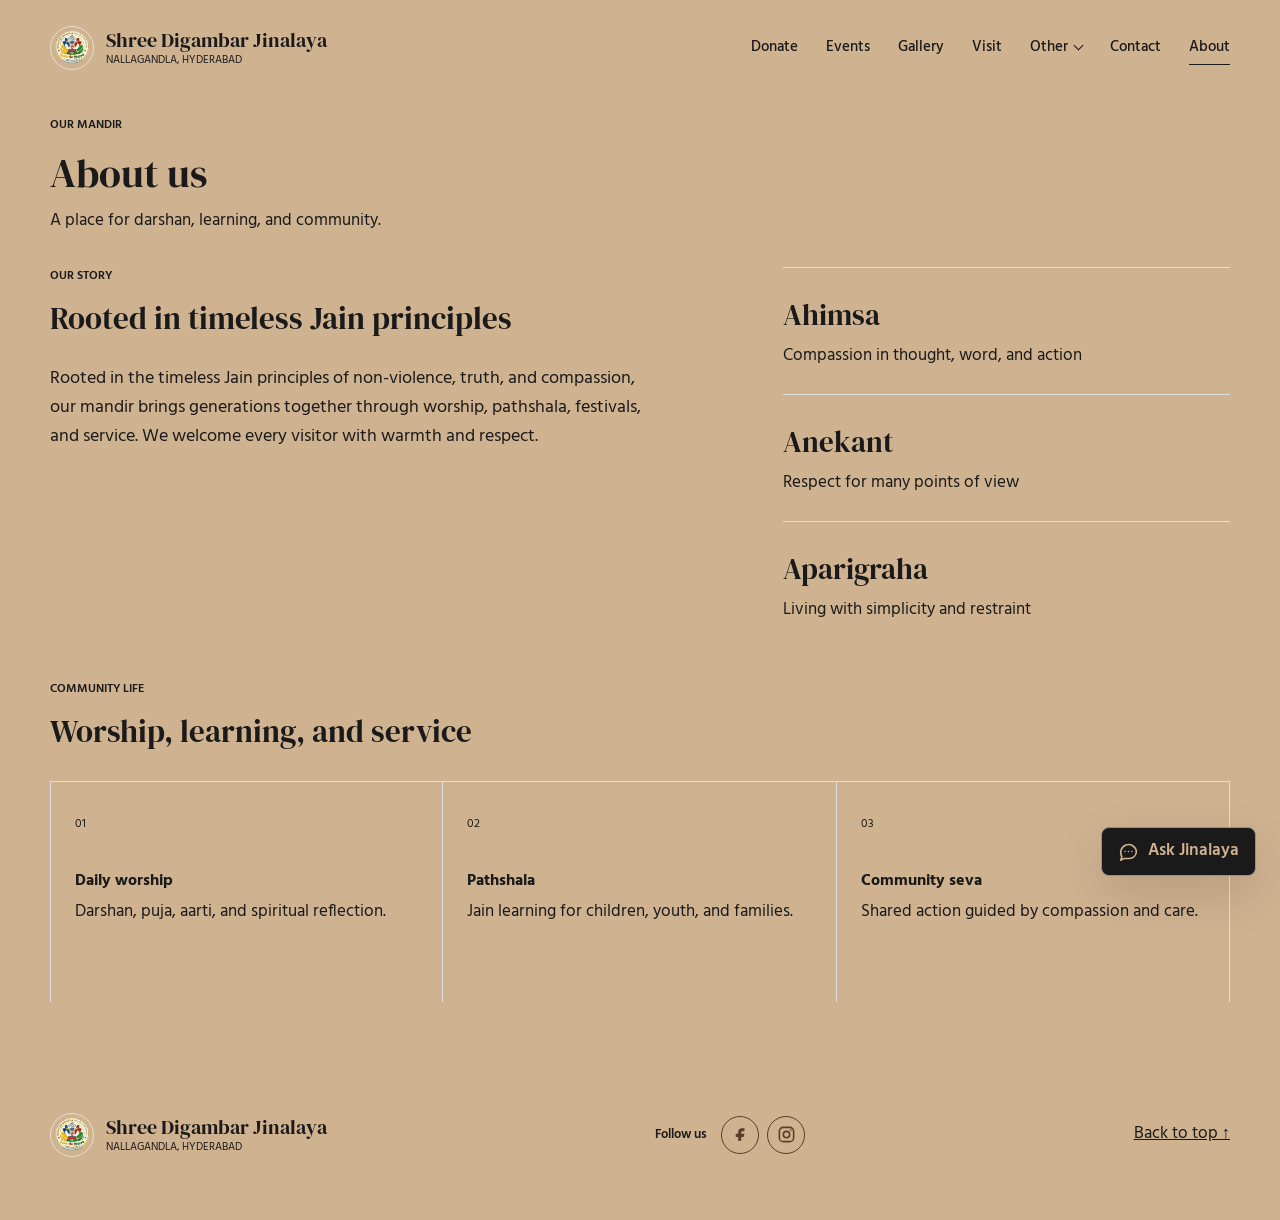
==== commit def2281c: "v0.2" ====
--- a/about.html
+++ b/about.html
@@ -3,13 +3,22 @@
 <head>
 	<meta charset="UTF-8" />
 	<meta name="viewport" content="width=device-width, initial-scale=1.0" />
-	<meta name="description" content="Learn about our Jain temple and values." />
-	<link rel="icon" href="data:image/svg+xml,<svg xmlns='http://www.w3.org/2000/svg' viewBox='0 0 64 64'><text y='50' font-size='48'>ॐ</text></svg>" />
+	<meta name="description" content="Learn about Shree Digambar Jinalaya in Nallagandla, Hyderabad, and our Jain values of ahimsa, anekant, aparigraha, worship, learning, and seva." />
+	<meta name="robots" content="index, follow, max-image-preview:large" />
+	<link rel="canonical" href="https://njj.org/about.html" />
+	<meta property="og:type" content="website" />
+	<meta property="og:site_name" content="Shree Digambar Jinalaya" />
+	<meta property="og:title" content="About Shree Digambar Jinalaya | Nallagandla, Hyderabad" />
+	<meta property="og:description" content="Discover our Digambar Jain temple, community, and values of ahimsa, anekant, aparigraha, learning, and seva." />
+	<meta property="og:url" content="https://njj.org/about.html" />
+	<meta property="og:image" content="https://njj.org/assets/images/Home/Vedi-transparent-clean.png?v=3" />
+	<meta name="twitter:card" content="summary_large_image" />
+	<link rel="icon" type="image/png" href="assets/images/Home/Logo.png" />
 	<title>About | Shree Digambar Jinalaya, Nallagandla, Hyderabad</title>
 	<link rel="preconnect" href="https://fonts.googleapis.com" />
 	<link rel="preconnect" href="https://fonts.gstatic.com" crossorigin />
 	<link href="https://fonts.googleapis.com/css2?family=DM+Serif+Display&family=Hind:wght@400;500;600&display=swap" rel="stylesheet" />
-	<link rel="stylesheet" href="styles.css" />
+	<link rel="stylesheet" href="styles.css?v=5" />
 	<script>
 		(() => {
 			const param = new URLSearchParams(window.location.search).get("scoutTheme");
@@ -19,30 +28,6 @@
 </head>
 <body class="inner-page">
 	<a class="skip-link" href="#main-content">Skip to content</a>
-
-	<header class="site-header" id="top">
-		<div class="header-inner">
-			<a class="brand" href="index.html">
-				<span class="brand-mark">ॐ</span>
-				<span>
-					<strong data-temple-name></strong>
-					<small>Nallagandla, Hyderabad</small>
-				</span>
-			</a>
-			<button class="menu-button" aria-expanded="false" aria-controls="primary-nav">
-				<span class="menu-icon"></span>
-				<span class="sr-only">Open navigation</span>
-			</button>
-			<nav id="primary-nav">
-				<a href="events.html">Events</a>
-				<a class="active" href="about.html">About</a>
-				<a href="gallery.html">Gallery</a>
-				<a href="visit.html">Visit</a>
-				<a href="contact.html">Contact</a>
-				<a class="nav-donate" href="donate.html">Donate</a>
-			</nav>
-		</div>
-	</header>
 
 	<main id="main-content">
 		<header class="page-masthead">
@@ -103,9 +88,9 @@
 			</div>
 		</section>
 	</main>
-	<script src="content.js"></script>
-	<script src="shared-layout.js"></script>
-	<script src="image-data.js"></script>
+	<script src="content.js?v=5"></script>
+	<script src="shared-layout.js?v=6"></script>
+	<script src="gallery-data.js"></script>
 	<script src="app.js"></script>
 </body>
 </html>
--- a/styles.css
+++ b/styles.css
@@ -72,7 +72,7 @@
 .site-header { position: relative; z-index: 10; width: 100%; background: var(--cp-bg); color: var(--cp-accent-fg); }
 .header-inner { width: min(1180px, calc(100% - 40px)); height: 96px; margin: auto; display: flex; align-items: center; justify-content: space-between; }
 .brand { display: inline-flex; align-items: center; gap: 12px; text-decoration: none; line-height: 1.1; }
-.brand-mark { display: grid; place-items: center; width: 44px; aspect-ratio: 1; border: 1px solid var(--cp-sheen); border-radius: 50%; font-family: Georgia, serif; font-size: 1.25rem; }
+.brand-mark { display: grid; place-items: center; width: 44px; aspect-ratio: 1; border: 1px solid var(--cp-sheen); border-radius: 50%; object-fit: cover; }
 .brand strong, .brand small { display: block; }
 .brand strong { font-family: "DM Serif Display", Georgia, serif; font-size: 1.25rem; font-weight: 400; }
 .brand small { margin-top: 4px; font-size: 0.68rem; letter-spacing: 0; text-transform: uppercase; }
@@ -97,23 +97,40 @@
 .menu-icon::after { transform: translateY(4px); }
 
 .hero { color: var(--cp-accent-fg); background: #CFB290; }
-.hero-media { display: grid; min-height: 340px; grid-template-columns: minmax(56px, 1fr) minmax(0, 760px) minmax(56px, 1fr); place-items: center; gap: clamp(8px, 2vw, 28px); padding: 36px 20px; background: #cfb290; }
-.hero-guide-image { display: block; width: min(180px, 100%); max-height: 300px; object-fit: contain; }
-.hero-guide-image-left { grid-column: 1; justify-self: end; }
-.hero-guide-image-right { grid-column: 3; justify-self: start; }
-.hero-image { grid-column: 2; display: block; width: 100%; height: auto; }
+.hero-media { display: grid; min-height: 340px; grid-template-columns: minmax(56px, 1fr) minmax(0, 760px) minmax(56px, 1fr); align-items: stretch; justify-items: center; gap: clamp(8px, 2vw, 28px); padding: 36px 20px; background: #cfb290; }
+.hero-guide-stack { display: grid; width: min(140px, 100%); align-self: stretch; grid-template-rows: auto 1fr auto; justify-items: center; }
+.hero-guide-stack-left { grid-column: 1; justify-self: end; }
+.hero-guide-stack-right { grid-column: 3; justify-self: start; }
+.hero-guide-logo { width: min(180px, 130%); max-width: none; height: auto; object-fit: contain; }
+.hero-guide-image { grid-row: 3; width: 100%; aspect-ratio: 3 / 4; object-fit: cover; object-position: center top; }
+.hero-image { grid-column: 2; display: block; width: 100%; height: auto; align-self: start; }
 .hero-content { width: min(1180px, calc(100% - 40px)); margin: 0 auto; padding: 72px 0 64px; }
 .eyebrow { margin-bottom: 16px; color: var(--cp-accent); font-size: 0.78rem; font-weight: 600; letter-spacing: 0; text-transform: uppercase; }
 .hero .eyebrow { color: var(--cp-accent-fg); }
 h1 { max-width: 820px; margin-bottom: 22px; font-size: clamp(1.19rem, 3.15vw, 2.66rem); }
 .hero-copy { max-width: 610px; margin-bottom: 30px; font-size: clamp(1.05rem, 2vw, 1.28rem); }
 .hero-actions { display: flex; flex-wrap: wrap; gap: 12px; }
-.button { min-height: 48px; display: inline-flex; align-items: center; justify-content: center; padding: 11px 22px; border: 1px solid transparent; border-radius: 0.625rem; text-decoration: none; font-weight: 600; }
+.button { min-height: 42px; display: inline-flex; align-items: center; justify-content: center; padding: 8px 17px; border: 1px solid rgba(26, 26, 26, 0.32); border-radius: 6px; box-shadow: 0 3px 0 rgba(26, 26, 26, 0.2), 0 7px 14px rgba(26, 26, 26, 0.1); font-size: 0.9rem; line-height: 1.2; text-decoration: none; font-weight: 600; cursor: pointer; transition: background-color 180ms ease, border-color 180ms ease, box-shadow 180ms ease, transform 180ms ease; }
+.button:hover { box-shadow: 0 4px 0 rgba(26, 26, 26, 0.22), 0 9px 18px rgba(26, 26, 26, 0.14); transform: translateY(-1px); }
+.button:active { box-shadow: 0 1px 0 rgba(26, 26, 26, 0.2), 0 3px 7px rgba(26, 26, 26, 0.1); transform: translateY(2px); }
+.button:focus-visible { outline: 2px solid var(--cp-text); outline-offset: 3px; }
 .button-primary, .festival-calendar-day.has-events { background: #593E2B; color: var(--cp-bg); }
-.button-primary:hover { background: #493222; }
+.button-primary:hover { background: #493222; border-color: #493222; }
 .button-quiet { border-color: var(--cp-sheen); background: var(--cp-panel); color: #ffffff; }
-.darshan-strip { display: grid; width: min(720px, calc(100% - 40px)); margin: 0 max(20px, calc((100% - 1180px) / 2)) 0 auto; grid-template-columns: repeat(3, 1fr); background: #1a1a1a; color: #ffffff; }
-.darshan-strip div { min-width: 165px; padding: 20px 24px; border-left: 1px solid var(--cp-border); }
+.home-daily-row { display: grid; width: min(1180px, calc(100% - 40px)); margin: 0 auto; grid-template-columns: minmax(280px, 1fr) minmax(0, 720px); align-items: stretch; }
+.today-darpan { min-width: 0; padding: 18px 22px; background: #593e2b; color: #ffffff; }
+.today-darpan-heading { display: flex; align-items: center; justify-content: space-between; gap: 16px; }
+.today-darpan-heading span { font-size: 0.72rem; font-weight: 600; text-transform: uppercase; }
+.today-darpan-heading a { color: #ffffff; font-size: 0.72rem; text-underline-offset: 3px; }
+.today-darpan > time { display: block; margin-top: 3px; color: #ffffff; font-size: 0.78rem; }
+#today-darpan-list { display: grid; gap: 8px; margin-top: 12px; }
+#today-darpan-list article { display: grid; grid-template-columns: auto minmax(0, 1fr); gap: 1px 10px; }
+#today-darpan-list article span { grid-row: 1 / span 2; align-self: center; padding-right: 10px; border-right: 1px solid rgba(255, 255, 255, 0.35); font-size: 0.68rem; }
+#today-darpan-list article strong, #today-darpan-list article small { overflow-wrap: anywhere; }
+#today-darpan-list article small { color: #ffffff; }
+#today-darpan-list p { margin: 0; color: #ffffff; font-size: 0.88rem; }
+.darshan-strip { display: grid; grid-template-columns: repeat(4, minmax(0, 1fr)); background: #1a1a1a; color: #ffffff; }
+.darshan-strip div { min-width: 0; padding: 20px 18px; border-left: 1px solid var(--cp-border); }
 .darshan-strip span, .darshan-strip strong { display: block; }
 .darshan-strip span { color: #ffffff; font-size: 0.72rem; text-transform: uppercase; }
 
@@ -137,12 +154,17 @@
 .next-event-actions { display: flex; max-width: 210px; flex-direction: column; align-items: stretch; gap: 10px; text-align: center; }
 .next-event-actions .text-link { align-self: center; margin-top: 5px; }
 
-.announcement-list { border-top: 1px solid var(--cp-border); }
-.announcement-item { display: grid; grid-template-columns: minmax(160px, 0.32fr) 1fr; gap: 30px; padding: 12px 0; border-bottom: 1px solid var(--cp-border); }
+.announcement-list { display: grid; grid-template-columns: repeat(2, minmax(0, 1fr)); column-gap: clamp(28px, 5vw, 64px); border-top: 1px solid var(--cp-border); }
+.announcement-item { display: grid; min-width: 0; grid-template-columns: minmax(118px, 0.32fr) minmax(0, 1fr); gap: 18px; padding: 16px 0; border-bottom: 1px solid var(--cp-border); }
 .announcement-item[hidden] { display: none; }
-.announcement-date { margin: 0; color: var(--cp-accent); font-size: 0.82rem; font-weight: 600; }
+.announcement-date { display: flex; margin: 0; color: var(--cp-accent); font-size: 0.82rem; font-weight: 600; }
+.announcement-date span + span::before { margin: 0 7px; color: var(--cp-border-strong); content: "·"; }
+.announcement-time { white-space: nowrap; }
 .announcement-item h3 { margin: 0; font-size: 0.945rem; }
-.announcement-item h3 + p { margin: 7px 0 0; color: var(--cp-text-muted); }
+.announcement-line { display: flex; min-width: 0; align-items: center; gap: 10px; }
+.announcement-icon { display: inline-grid; width: 30px; height: 30px; flex: 0 0 30px; place-items: center; border: 1px solid rgba(255, 255, 255, 0.32); border-radius: 6px; background: #593e2b; box-shadow: 0 2px 5px rgba(26, 26, 26, 0.18); color: #ffffff; font-family: "Segoe UI Emoji", "Apple Color Emoji", sans-serif; font-size: 0.92rem; line-height: 1; }
+.announcement-activities { display: grid; gap: 7px; margin-top: 8px; color: var(--cp-text-muted); font-size: 0.92rem; }
+.announcement-activities .announcement-icon { width: 26px; height: 26px; flex-basis: 26px; font-size: 0.8rem; }
 .announcement-toggle { margin-top: 24px; padding: 4px 0; }
 
 .page-masthead { background: var(--cp-bg); color: var(--cp-accent-fg); }
@@ -211,8 +233,8 @@
 .temple-card-heading { display: flex; align-items: center; justify-content: space-between; gap: 20px; }
 .temple-card-heading span { color: #593e2b; font-family: "DM Serif Display", Georgia, serif; font-size: 1.45rem; }
 .temple-card-heading p { margin: 0; padding: 3px 8px; border: 1px solid var(--cp-border-strong); border-radius: 999px; font-size: 0.7rem; font-weight: 600; }
-.temple-card-details { display: grid; grid-template-columns: minmax(0, 1fr) 180px; align-items: start; gap: 20px; margin-bottom: 20px; }
-.temple-card-image { width: 180px; aspect-ratio: 16 / 9; background: var(--cp-surface-soft); object-fit: contain; }
+.temple-card-details { display: grid; grid-template-columns: minmax(0, 1fr) minmax(180px, 45%); align-items: start; gap: 20px; margin-bottom: 20px; }
+.temple-card-image { width: 100%; height: auto; background: var(--cp-surface-soft); }
 .temple-directory-card h3 { max-width: 520px; margin: 20px 0; font-family: "DM Serif Display", Georgia, serif; font-size: 1.2rem; font-weight: 400; }
 .temple-directory-card address { display: grid; min-width: 0; gap: 4px; color: var(--cp-text-muted); font-style: normal; overflow-wrap: anywhere; }
 .temple-directory-card address strong { color: var(--cp-text); font-size: 0.75rem; text-transform: uppercase; }
@@ -319,6 +341,7 @@
 .gallery-grid { display: grid; grid-template-columns: repeat(3, minmax(0, 1fr)); gap: 12px; }
 .gallery-item { position: relative; width: 100%; aspect-ratio: 4 / 3; overflow: hidden; padding: 8px; border: 2px solid #593e2b; border-radius: 4px; background: var(--cp-bg); box-shadow: 0 5px 14px rgba(26, 26, 26, 0.16); cursor: zoom-in; transition: border-color 220ms ease, box-shadow 220ms ease, transform 220ms ease; }
 .gallery-item img { width: 100%; height: 100%; object-fit: contain; transition: transform 450ms ease; }
+.gallery-item-caption { position: absolute; right: 8px; bottom: 8px; left: 8px; padding: 30px 12px 10px; background: linear-gradient(transparent, rgba(0, 0, 0, 0.78)); color: #ffffff; font-family: "Hind", sans-serif; font-size: 0.68rem; line-height: 1.3; text-align: center; }
 .gallery-item:hover { border-color: #1a1a1a; box-shadow: 0 8px 20px rgba(26, 26, 26, 0.24); transform: translateY(-2px); }
 .gallery-item:hover img { transform: scale(1.025); }
 .gallery-toolbar { display: flex; align-items: center; justify-content: space-between; gap: 20px; margin-bottom: 32px; }
@@ -337,7 +360,7 @@
 .home-slide.is-active { opacity: 1; visibility: visible; }
 .home-slide-open { width: 100%; height: 100%; padding: 0; border: 0; background: transparent; cursor: zoom-in; }
 .home-slide-open img { width: 100%; height: 100%; padding: 16px; object-fit: contain; }
-.home-slide figcaption { position: absolute; right: 0; bottom: 0; left: 0; padding: 28px 90px 22px; background: linear-gradient(transparent, rgba(0, 0, 0, 0.78)); color: #ffffff; }
+.home-slide figcaption { position: absolute; right: 0; bottom: 0; left: 0; padding: 28px 90px 22px; background: linear-gradient(transparent, rgba(0, 0, 0, 0.78)); color: #ffffff; font-size: 0.68rem; line-height: 1.3; }
 .slideshow-button { position: absolute; top: 50%; z-index: 2; display: grid; width: 44px; height: 44px; place-items: center; padding: 0; border: 1px solid rgba(255, 255, 255, 0.65); border-radius: 50%; background: rgba(0, 0, 0, 0.45); color: #ffffff; cursor: pointer; font-size: 2rem; line-height: 1; transform: translateY(-50%); }
 .slideshow-previous { left: 18px; }
 .slideshow-next { right: 18px; }
@@ -354,8 +377,10 @@
 .upload-zone strong, .upload-zone span { display: block; }
 .upload-zone span { color: var(--cp-text-muted); }
 .manager-actions { display: flex; flex-wrap: wrap; gap: 12px; margin: 24px 0; }
-.button-secondary { border-color: var(--cp-border-strong); background: var(--cp-surface); color: var(--cp-text); cursor: pointer; }
-.button-danger { border-color: var(--cp-danger); background: transparent; color: var(--cp-danger); cursor: pointer; }
+.button-secondary { border-color: var(--cp-border-strong); background: var(--cp-surface); color: var(--cp-text); }
+.button-secondary:hover { border-color: var(--cp-text); background: rgba(255, 255, 255, 0.16); }
+.button-danger { border-color: var(--cp-danger); background: transparent; color: var(--cp-danger); }
+.button-danger:hover { background: rgba(220, 38, 38, 0.08); }
 .manager-grid { display: grid; gap: 14px; }
 .manager-card { display: grid; grid-template-columns: 170px 1fr auto; gap: 20px; align-items: center; padding: 14px; border: 1px solid var(--cp-border); background: var(--cp-surface); }
 .manager-card img { width: 170px; height: 120px; object-fit: cover; }
@@ -376,7 +401,7 @@
 .visit-details div { display: flex; justify-content: space-between; gap: 20px; padding: 18px 0; border-top: 1px solid var(--cp-border-strong); }
 .visit-details span { color: var(--cp-text); }
 .visit-details .button { margin-top: 24px; }
-.seva-section { display: grid; grid-template-columns: 0.9fr 1.1fr; gap: clamp(50px, 10vw, 140px); padding-top: 3.25rem; padding-bottom: 0; }
+.seva-section { display: grid; grid-template-columns: minmax(0, 0.65fr) minmax(0, 1.35fr); gap: clamp(40px, 7vw, 96px); padding-top: 3.25rem; padding-bottom: 0; }
 .seva-options > div { position: relative; padding: 22px 0 22px 54px; border-top: 1px solid var(--cp-border); }
 .seva-options > div span { position: absolute; left: 0; color: var(--cp-accent); }
 .seva-options h3 { margin-bottom: 4px; }
@@ -385,7 +410,7 @@
 .seva-section + .payment-section .payment-inner { padding-top: 3.25rem; }
 .payment-intro { margin-bottom: 42px; }
 .payment-intro > p:last-child { margin: 24px 0 0; }
-.payment-options { display: grid; grid-template-columns: repeat(2, minmax(0, 1fr)); border-top: 1px solid var(--cp-border); }
+.payment-options { display: grid; grid-template-columns: minmax(0, 1fr); border-top: 1px solid var(--cp-border); }
 .payment-option { min-width: 0; padding: 28px; border-right: 1px solid var(--cp-border); border-bottom: 1px solid var(--cp-border); }
 .payment-option:first-child { border-left: 1px solid var(--cp-border); }
 .payment-number { margin-bottom: 24px; color: var(--cp-accent); font-size: 0.78rem; }
@@ -395,11 +420,6 @@
 .bank-details dt { color: var(--cp-text); }
 .bank-details dd { min-width: 0; margin: 0; overflow-wrap: anywhere; }
 .copy-button { margin-left: 8px; padding: 3px 8px; border: 1px solid var(--cp-border-strong); border-radius: 0.625rem; background: transparent; color: var(--cp-text); cursor: pointer; font-size: 0.72rem; }
-.upi-qr { display: grid; width: min(260px, 100%); aspect-ratio: 1; place-items: center; margin-inline: auto; padding: 16px; border: 1px solid var(--cp-border);  }
-.upi-qr img { width: 100%; height: 100%; object-fit: contain; }
-.upi-qr p { margin: 0; color: var(--cp-text); text-align: center; }
-.upi-id { margin: 14px 0 0; text-align: center; overflow-wrap: anywhere; }
-.upi-pay-link { display: flex; width: fit-content; margin: 20px auto 0; }
 
 .contact-band { background: var(--cp-bg); color: var(--cp-accent-fg); }
 .contact-band .eyebrow { color: var(--cp-accent-fg); }
@@ -427,6 +447,32 @@
 .social-link .social-icon-dot { fill: currentColor; stroke: none; }
 .mobile-quick-actions { display: none; }
 
+.assistant-launcher { position: fixed; right: 24px; bottom: 24px; z-index: 40; display: inline-flex; min-height: 48px; align-items: center; gap: 9px; padding: 10px 16px; border: 1px solid var(--cp-border-strong); border-radius: 8px; background: var(--cp-text); color: var(--cp-bg); box-shadow: var(--cp-shadow); cursor: pointer; font-weight: 600; }
+.assistant-launcher.is-hidden { display: none; }
+.assistant-launcher svg, .assistant-form button svg { width: 21px; height: 21px; fill: none; stroke: currentColor; stroke-linecap: round; stroke-linejoin: round; stroke-width: 1.8; }
+.assistant-panel { position: fixed; right: 24px; bottom: 24px; z-index: 40; display: grid; width: min(390px, calc(100% - 32px)); max-height: min(650px, calc(100vh - 48px)); grid-template-rows: auto minmax(160px, 1fr) auto auto; overflow: hidden; border: 1px solid var(--cp-border-strong); border-radius: 8px; background: var(--cp-surface); box-shadow: var(--cp-shadow); color: var(--cp-text); }
+.assistant-panel[hidden] { display: none; }
+.assistant-header { display: flex; align-items: center; justify-content: space-between; gap: 16px; padding: 18px 20px; border-bottom: 1px solid var(--cp-border); }
+.assistant-eyebrow { display: block; margin-bottom: 2px; color: var(--cp-text-muted); font-size: 0.7rem; font-weight: 600; text-transform: uppercase; }
+.assistant-header h2 { margin: 0; font-family: "DM Serif Display", Georgia, serif; font-size: 1.25rem; }
+.assistant-close { display: grid; width: 38px; height: 38px; flex: 0 0 auto; place-items: center; padding: 0; border: 1px solid var(--cp-border); border-radius: 50%; background: transparent; cursor: pointer; font-size: 1.45rem; line-height: 1; }
+.assistant-messages { display: flex; min-height: 0; flex-direction: column; gap: 12px; padding: 18px; overflow-y: auto; overscroll-behavior: contain; }
+.assistant-message { max-width: 92%; }
+.assistant-message p { margin: 0; }
+.assistant-message-bot { align-self: flex-start; }
+.assistant-message-user { align-self: flex-end; padding: 9px 12px; border-radius: 8px 8px 2px 8px; background: var(--cp-text); color: var(--cp-bg); }
+.assistant-result { display: grid; gap: 4px; margin-top: 10px; padding: 11px 12px; border: 1px solid var(--cp-border); border-radius: 6px; background: var(--cp-surface-soft); color: var(--cp-text); text-decoration: none; }
+.assistant-result:hover, .assistant-result:focus-visible { border-color: var(--cp-border-strong); }
+.assistant-result strong { font-size: 0.9rem; }
+.assistant-result span { display: -webkit-box; overflow: hidden; color: var(--cp-text-muted); font-size: 0.8rem; line-height: 1.45; -webkit-box-orient: vertical; -webkit-line-clamp: 3; }
+.assistant-result .assistant-result-action { display: block; margin-top: 3px; overflow: visible; color: var(--cp-text); font-weight: 600; -webkit-line-clamp: unset; }
+.assistant-suggestions { display: flex; gap: 7px; padding: 0 18px 14px; overflow-x: auto; }
+.assistant-suggestions button { flex: 0 0 auto; padding: 6px 9px; border: 1px solid var(--cp-border-strong); border-radius: 6px; background: transparent; cursor: pointer; font-size: 0.74rem; }
+.assistant-form { display: grid; grid-template-columns: minmax(0, 1fr) 44px; gap: 8px; padding: 12px; border-top: 1px solid var(--cp-border); }
+.assistant-form input { width: 100%; min-width: 0; min-height: 44px; padding: 9px 11px; border: 1px solid var(--cp-border-strong); border-radius: 6px; background: var(--cp-surface); color: var(--cp-text); font: inherit; }
+.assistant-form button { display: grid; width: 44px; height: 44px; place-items: center; padding: 0; border: 1px solid var(--cp-text); border-radius: 6px; background: var(--cp-text); color: var(--cp-bg); cursor: pointer; }
+.assistant-launcher:focus-visible, .assistant-close:focus-visible, .assistant-suggestions button:focus-visible, .assistant-form input:focus, .assistant-form button:focus-visible { outline: 2px solid var(--cp-text); outline-offset: 2px; }
+
 dialog { width: min(1000px, calc(100% - 32px)); padding: 0; border: 1px solid var(--cp-border); background: var(--cp-surface); color: var(--cp-text); }
 dialog::backdrop { background: var(--cp-overlay); }
 dialog img { width: 100%; max-height: 78vh; object-fit: contain; background: var(--cp-text); }
@@ -447,6 +493,7 @@
   .hero-media { min-height: 0; padding: 24px 16px; }
   .hero-content { padding: 54px 0 48px; }
   h1 { font-size: clamp(1.12rem, 5.6vw, 1.82rem); }
+  .home-daily-row { grid-template-columns: 1fr; }
   .darshan-strip { grid-template-columns: 1fr; }
   .darshan-strip div { min-width: 0; padding: 10px 16px; border-top: 1px solid var(--cp-border); border-left: 0;}
   .announcement-bar { grid-template-columns: 1fr; gap: 2px; }
@@ -455,6 +502,7 @@
   .next-event-actions { grid-column: 1 / -1; max-width: none; flex-direction: row; flex-wrap: wrap; }
   .next-event-actions .button { flex: 1 1 140px; }
   .next-event-actions .text-link { flex-basis: 100%; width: fit-content; margin-top: 8px; }
+  .announcement-list { grid-template-columns: 1fr; }
   .announcement-item { grid-template-columns: 1fr; gap: 7px; }
   .section { padding: 32px 0; }
   .section-heading, .footer-inner { align-items: flex-start; flex-direction: column; }
@@ -505,8 +553,7 @@
   .directory-search { width: 100%; }
   .temple-directory-grid { grid-template-columns: 1fr; }
   .temple-directory-card { min-height: 0; }
-  .temple-card-details { grid-template-columns: minmax(0, 1fr) 140px; gap: 16px; }
-  .temple-card-image { width: 140px; }
+  .temple-card-details { grid-template-columns: minmax(0, 1fr) minmax(180px, 45%); gap: 16px; }
   .temple-card-actions { align-items: stretch; flex-direction: column; }
   .temple-card-actions .text-link { width: fit-content; }
   .festival-intro { align-items: flex-start; flex-direction: column; gap: 16px; }
@@ -528,6 +575,8 @@
   .mobile-quick-actions { position: fixed; top: auto; right: 12px; bottom: 12px; left: 12px; z-index: 20; display: grid; grid-template-columns: repeat(3, 1fr); gap: 0; padding: 0; overflow: hidden; border: 1px solid var(--cp-border); border-radius: 0.625rem; background: var(--cp-panel-strong); box-shadow: var(--cp-shadow); }
   .mobile-quick-actions a { min-width: 0; padding: 11px 6px; border-right: 1px solid var(--cp-border); color: var(--cp-text); text-align: center; text-decoration: none; font-size: 0.78rem; font-weight: 600; }
   .mobile-quick-actions a:last-child { border-right: 0; }
+  .assistant-launcher { right: 12px; bottom: 68px; }
+  .assistant-panel { right: 12px; bottom: 68px; width: calc(100% - 24px); max-height: calc(100vh - 88px); }
 }
 
 @media (prefers-reduced-motion: reduce) {
@@ -535,4 +584,8 @@
   .ticker-track { animation: none; }
   .reveal { opacity: 1; transform: none; transition: none; }
   .home-slide { transition: none; }
+}
+
+@media (max-width: 520px) {
+  .temple-card-details { grid-template-columns: 1fr; }
 }
